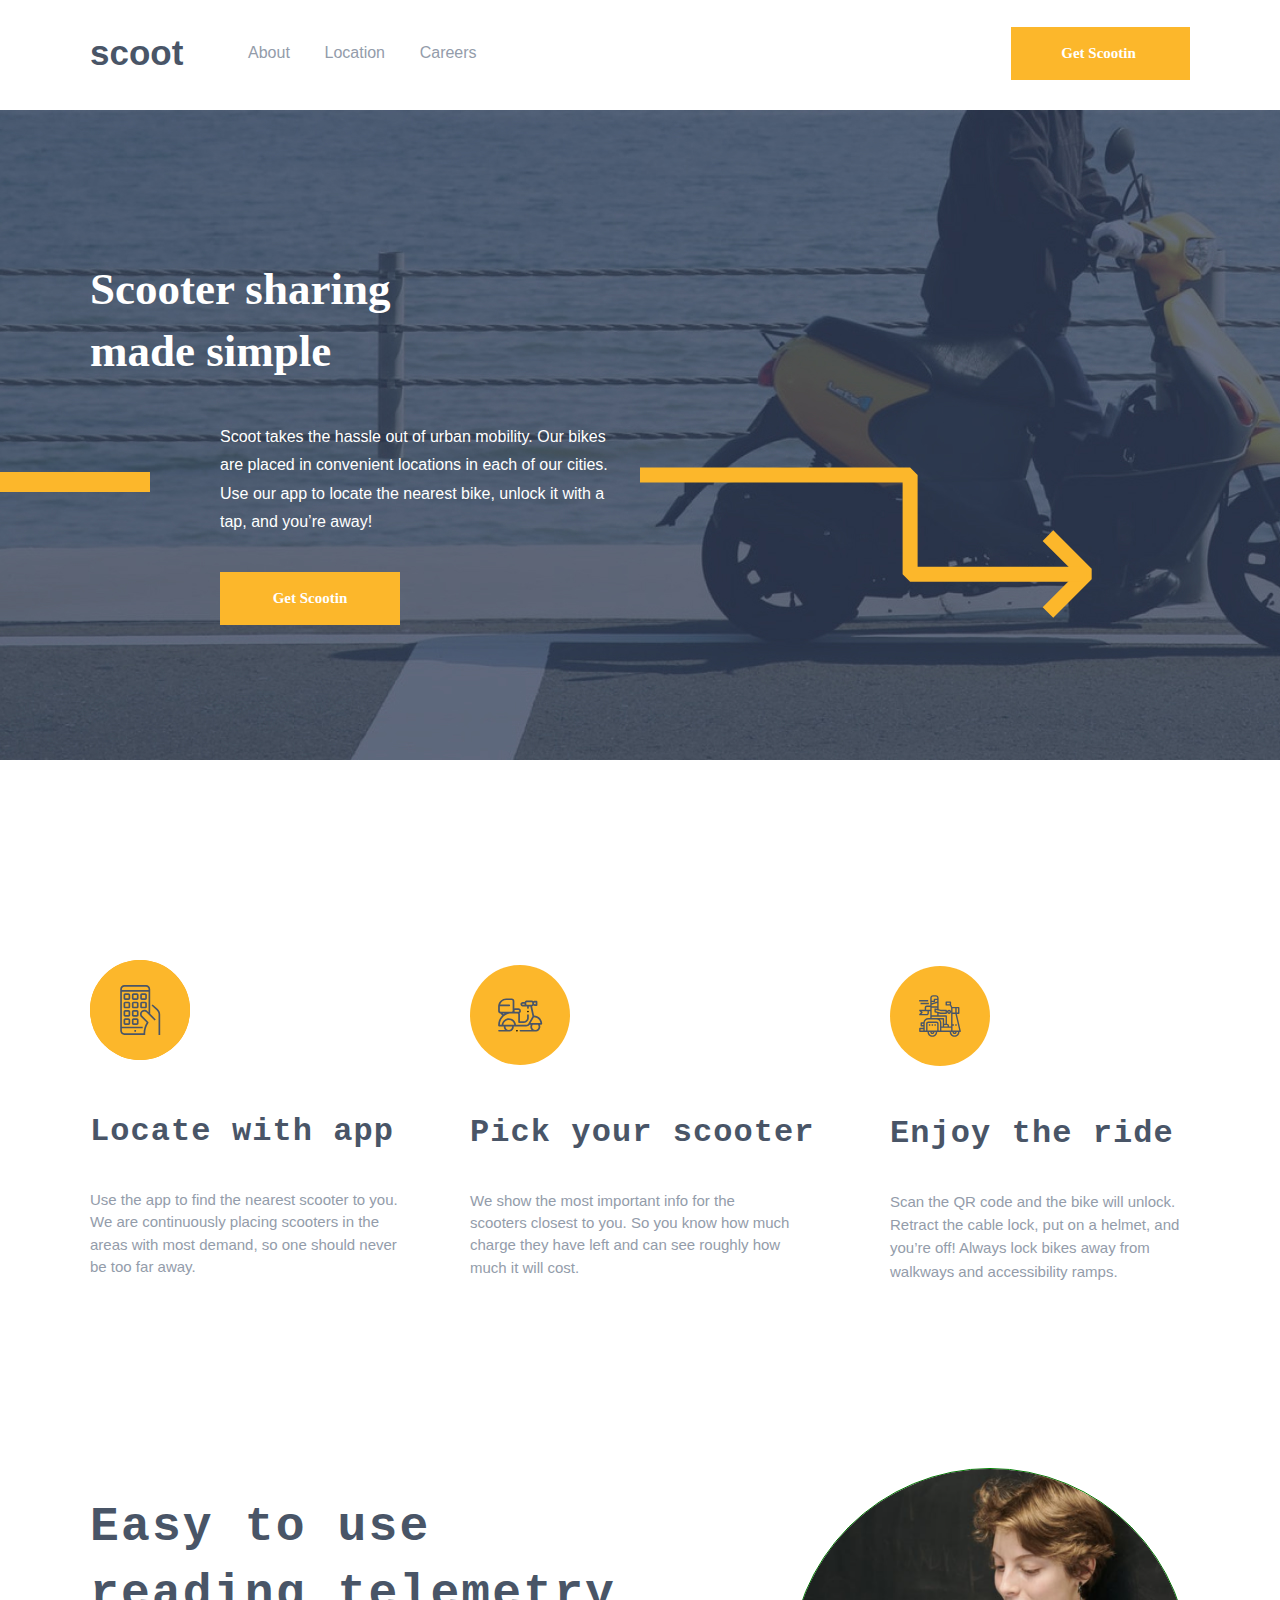
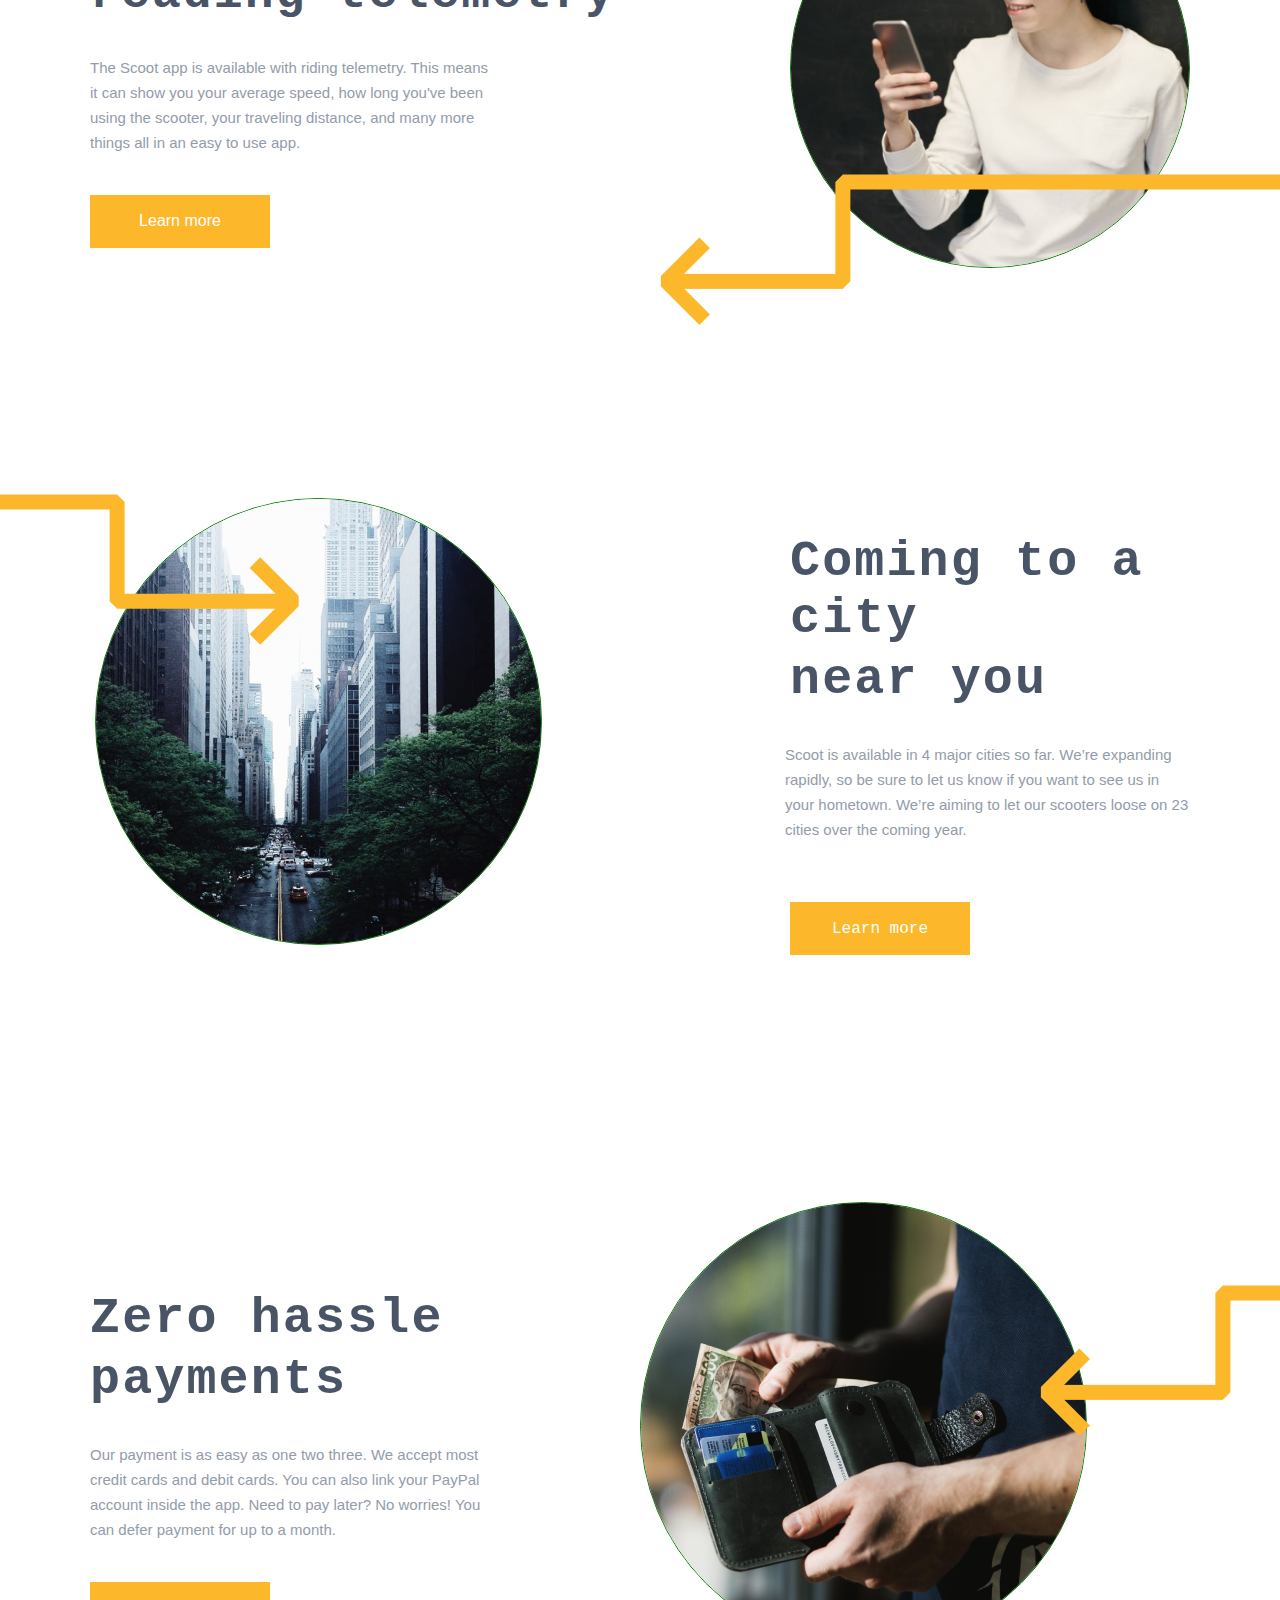
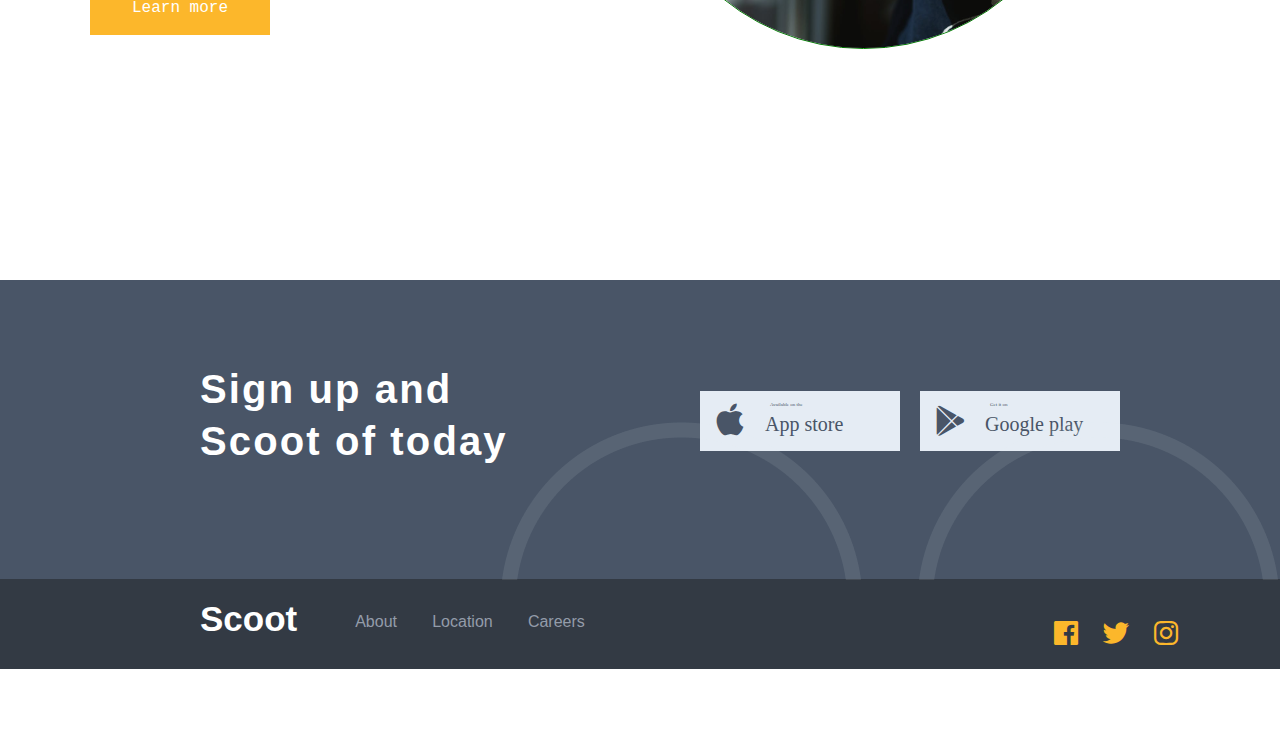
==== index.html @ e16c6adc "ikkinchi-imtihon" ====
<!DOCTYPE html>
<html lang="en">

<head>
    <meta charset="UTF-8">
    <meta http-equiv="X-UA-Compatible" content="IE=edge">
    <meta name="viewport" content="width=device-width, initial-scale=1.0">
    <link rel="preconnect" href="https://fonts.googleapis.com">
    <link href='https://unpkg.com/boxicons@2.1.4/css/boxicons.min.css' rel='stylesheet'>
    <link rel="preconnect" href="https://fonts.googleapis.com">
    <link rel="preconnect" href="https://fonts.googleapis.com">
    <link rel="preconnect" href="https://fonts.googleapis.com">
    <link rel="preconnect" href="https://fonts.googleapis.com">
    <link rel="stylesheet" href="./css/style.min.css">
    <title>Document</title>
</head>

<body>
    <header class="header">
        <div class="container">
            <div class="navbar">
                <div class="navbar__icon"><i class='bx bx-menu'></i></div>
                <h1 class="header__logo">scoot</h1>

                <ul class="nav-ul">
                    <li class="nav-ul__li">About</li>
                    <li class="nav-ul__li">Location</li>
                    <li class="nav-ul__li">Careers</li>
                </ul>
                <button class="navbar__button">
                    <p class="button-word">Get Scootin</p>
                </button>
            </div>
        </div>
    </header>
    
    <div class="hero">
        <div class="container">
            <img class="hero__img" src="./scss/img/Bitmap (5).jpg" alt="">
            <h1 class="hero__word1">Scooter sharing</h1>
            <h1 class="hero__word2">made simple</h1>

            <div class="hero__matn">
                <p>Scoot takes the hassle out of urban mobility. Our bikes</p>
                <p>are placed in convenient locations in each of our cities.</p>
                <p>Use our app to locate the nearest bike, unlock it with a</p>
                <p>tap, and you’re away!</p>
                <p>are convintent at</p>
            </div>

            <img class="hero__img2" src="./scss/img/Group 8 Copy.svg" alt="">
            <div class="hero__line1"></div>
            <button class="hero__button">
                <p class="hero-word3">Get Scootin</p>
            </button>

        </div>
    </div>




    <div class="intro">
        <div class="container">
            <div class="intro__card1">
                <div class="oval1"><img src="./scss/img/Group 8 (1).svg" alt="wdas"></div>
                <h1 class="intro__card1-sarlavha1">Locate with app</h1>
                <div class="intro__card1-matn">
                    <p>Use the app to find the nearest scooter to you.</p>
                    <p>We are continuously placing scooters in the </p>
                    <p>areas with most demand, so one should never</p>
                    <p>be too far away.</p>
                </div>
            </div>

            <div class="intro__card2">
                <div class="oval2"><img src="./scss/img/Group 9 (1).svg" alt=""></div>
                <h1 class="intro__card2-sarlavha2">Pick your scooter</h1>
                <div class="intro__card2-matn">
                    <p>We show the most important info for the</p>
                    <p>scooters closest to you. So you know how much </p>
                    <p>charge they have left and can see roughly how</p>
                    <p>much it will cost.</p>
                </div>
            </div>

            <div class="intro__card3">
                <div class="oval3"><img src="./scss/img/Group 10 (1).svg" alt=""></div>
                <h1 class="intro__card3-sarlavha3">Enjoy the ride</h1>
                <div class="intro__card3-matn">
                    <p>Scan the QR code and the bike will unlock.</p>
                    <p>Retract the cable lock, put on a helmet, and</p>
                    <p>you’re off! Always lock bikes away from </p>
                    <p>walkways and accessibility ramps.</p>
                </div>
            </div>


        </div>
    </div>



    <div class="zero">
        <div class="container">
            <h1 class="zero__word1">Easy to use</h1>
            <h1 class="zero__word2">reading telemetry</h1>
            <div class="zero__matn">
                <p>The Scoot app is available with riding telemetry. This means</p>
                <p>it can show you your average speed, how long you've been</p>
                <p>using the scooter, your traveling distance, and many more</p>
                <p>things all in an easy to use app.</p>
            </div>
            <button class="zero__button">
                <p class="zero__button-word3">Learn more</p>
            </button>
            <img class="zero__img1" src="./scss/img/Bitmap (19).png" alt="">
            <img class="zero__img3" src="./scss/img/Mask (3).png" alt="">

            <img class="zero__img2" src="./scss/img/Group 32.png" alt="">

        </div>
    </div>

    <div class="moon">
        <div class="container">
            <img class="moon__img1" src="./scss/img/Mask Copy.png" alt="">
            <img class="moon__img2" src="./scss/img/Bitmap (20).png" alt="">
            <img class="moon__img3" src="./scss/img/Group 8 Copy.svg" alt="">
            <div class="moon__text1">
                <h1>Coming to a city</h1>
                <h1>near you</h1>
            </div>

            <div class="moon__matn">
                <p>Scoot is available in 4 major cities so far. We’re expanding</p>
                <p>rapidly, so be sure to let us know if you want to see us in</p>
                <p>your hometown. We’re aiming to let our scooters loose on 23</p>
                <p>cities over the coming year.</p>
            </div>

            <button class="moon__button">
                <p class="moon__button-word1">Learn more</p>
            </button>
        </div>
    </div>

            <div class="euro">
                <div class="container">
                    <div class="euro__text1">
                        <h1>Zero hassle</h1>
                        <h1>payments</h1>
                    </div>
                     <div class="euro__matn">
                        <p>Our payment is as easy as one two three. We accept most</p>
                        <p>credit cards and debit cards. You can also link your PayPal</p>
                        <p>account inside the app. Need to pay later? No worries! You</p>
                        <p>can defer payment for up to a month.</p>
                     </div>
                     <button class="euro__button">
                        <p class="euro__button-word1">Learn more</p>
                    </button>
                     <img class="euro__img1" src="./scss/img/Bitmap (21).png" alt="">
                     <img class="euro__img2" src="./scss/img/Mask (3).png" alt="">
                     <img class="euro__img3" src="./scss/img/Group 32.png" alt="">
                </div>
            </div>    


                <div class="earth">
                    <div class="container">
                        <img class="earth__line1" src="./scss/img/Mask Copy 3.png" alt="">
                        <img class="earth__line2" src="./scss/img/Mask Copy 3.png" alt="">
                        <img class="earth__line3" src="./scss/img/Mask (5).png" alt="">
                        <div class="earth__text1">
                            <h1>Sign up and</h1>
                            <h1>Scoot of today</h1>
                        </div>
                        <div class="wrapper">
                            <div class="wrap-1">
                                <div class="wrap-1__icon1"> <i  class='bx bxl-apple' ></i> </div>
                                 <p class="wrap-1__word1">Available on the</p>
                                 <p class="wrap-1__word2">App store</p>
                            </div>
                            <div class="wrap-2">    
                                <div class="wrap-2__icon2"><i class='bx bxl-play-store' ></i></div>
                                <p class="wrap-2__word1">Get it on</p>
                                <p class="wrap-2__word2">Google play</p>
                            </div>
                        </div>

                    </div>
                </div>

          
                  <footer class="footer">
                      <div class="container">
                        <div class="foot">
                            <h1 class="footer__logo">Scoot</h1>
                            <ul class="footer__ul">
                                <li class="footer__ul-li">About</li>
                                <li class="footer__ul-li">Location</li>
                                <li class="footer__ul-li">Careers</li>
                            </ul>
                        </div>

                            <p class="icons-wrapper__icon1"><i class='bx bxl-facebook-square' style='color:#fcb72b'  ></i></p>
                            <p class="icons-wrapper__icon2"><i class='bx bxl-twitter' style='color:#fcb72b' ></i></p> 
                            <p class="icons-wrapper__icon3"><i class='bx bxl-instagram' style='color:#fcb72b' ></i></p>

                      </div>
                  </footer>

</body>

</html>
---- css/style.min.css ----
/*! normalize.css v8.0.1 | MIT License | github.com/necolas/normalize.css */html{line-height:1.15;-webkit-text-size-adjust:100%}body{margin:0}main{display:block}h1{font-size:2em;margin:.67em 0}hr{box-sizing:content-box;height:0;overflow:visible}pre{font-family:monospace,monospace;font-size:1em}a{background-color:rgba(0,0,0,0)}abbr[title]{border-bottom:none;text-decoration:underline;text-decoration:underline dotted}b,strong{font-weight:bolder}code,kbd,samp{font-family:monospace,monospace;font-size:1em}small{font-size:80%}sub,sup{font-size:75%;line-height:0;position:relative;vertical-align:baseline}sub{bottom:-0.25em}sup{top:-0.5em}img{border-style:none}button,input,optgroup,select,textarea{font-family:inherit;font-size:100%;line-height:1.15;margin:0}button,input{overflow:visible}button,select{text-transform:none}button,[type=button],[type=reset],[type=submit]{-webkit-appearance:button}button::-moz-focus-inner,[type=button]::-moz-focus-inner,[type=reset]::-moz-focus-inner,[type=submit]::-moz-focus-inner{border-style:none;padding:0}button:-moz-focusring,[type=button]:-moz-focusring,[type=reset]:-moz-focusring,[type=submit]:-moz-focusring{outline:1px dotted ButtonText}fieldset{padding:.35em .75em .625em}legend{box-sizing:border-box;color:inherit;display:table;max-width:100%;padding:0;white-space:normal}progress{vertical-align:baseline}textarea{overflow:auto}[type=checkbox],[type=radio]{box-sizing:border-box;padding:0}[type=number]::-webkit-inner-spin-button,[type=number]::-webkit-outer-spin-button{height:auto}[type=search]{-webkit-appearance:textfield;outline-offset:-2px}[type=search]::-webkit-search-decoration{-webkit-appearance:none}::-webkit-file-upload-button{-webkit-appearance:button;font:inherit}details{display:block}summary{display:list-item}template{display:none}[hidden]{display:none}*::after,*::before,*{margin:0;padding:0;box-sizing:border-box;scroll-behavior:smooth}img{min-height:100%}body{font-family:sans-serif}.header{width:100%}.header__logo{color:#495567;font-size:35px}@media only screen and (max-width: 768px){.header__logo{padding-left:52px}}@media only screen and (max-width: 375px){.header__logo{padding-left:350px;font-size:80px}}.container{width:1100px;height:90px;margin:10px auto}.nav-ul{display:flex;justify-content:space-evenly;width:300px;list-style-type:none;color:#939caa;margin-left:30px}.nav-ul__li{font-size:16px}.nav-ul__li:hover{color:#fcb72b}.navbar{display:flex;align-items:center}.navbar__button{height:53px;width:180px;background-color:#fcb72b;border:none;color:#fff;margin-left:500px;display:flex;align-items:center}.navbar__button:hover{background-color:#fff;color:#fcb72b;border:#fcb72b solid 3px}.button-word{font-family:Space Mono;font-weight:700;font-size:15px;line-height:25px;margin-left:50px}.navbar__icon{display:none}@media only screen and (max-width: 768px){.navbar__button{margin-left:380px}}@media only screen and (max-width: 375px){.navbar__icon{display:block;margin-left:30px;margin-top:10px;font-size:90px;color:#fcb72b}.navbar__button{display:none}.nav-ul{display:none}}.footer{width:1500px;height:90px;background-color:#333a44;margin-top:-24px}.footer__logo{color:#fff;font-size:35px;position:relative;top:20px}.footer__ul{display:flex;align-items:center;display:flex;justify-content:space-evenly;width:300px;list-style-type:none;color:#939caa;margin-left:120px;margin-top:-30px}.icons-wrapper__icon1{font-size:32px;margin-left:850px;margin-top:-15px}.icons-wrapper__icon2{margin-left:900px;font-size:32px;margin-top:-37px}.icons-wrapper__icon3{margin-left:950px;font-size:32px;margin-top:-38px}@media only screen and (max-width: 768px){.footer{margin-top:-24px}.footer__logo{color:#fff;font-size:35px;position:relative;top:25px;left:-120px}.footer__ul{width:300px;margin-left:20px;margin-top:-25px}.icons-wrapper__icon1{margin-left:700px;margin-top:-22px}.icons-wrapper__icon2{margin-left:750px;margin-top:-38px}.icons-wrapper__icon3{margin-left:800px;margin-top:-38px}}.hero__img{margin-left:-170px}.hero__word1{position:relative;margin-top:-500px;font-size:45px;color:#fff;font-family:Space Mono}.hero__word2{position:relative;font-size:45px;color:#fff;font-family:Space Mono;margin-top:-20px}.hero__matn{color:#fff;font-family:"Lexend Deca",sans-serif;margin-left:130px;margin-top:50px}.hero__matn p:nth-child(5){display:none}.hero__matn p:nth-child(4){margin-top:10px}.hero__matn p:nth-child(3){margin-top:10px}.hero__matn p:nth-child(2){margin-top:10px}.hero__img2{margin-left:550px;margin-top:-65px}.hero__line1{width:230px;height:20px;background-color:#fcb72b;position:relative;margin-top:-150px;margin-left:-170px}.hero__button{height:53px;width:180px;background-color:#fcb72b;border:none;margin-top:80px;margin-left:130px;color:#fff}.hero__button:hover{background-color:#fff;color:#fcb72b;border:#fcb72b solid 3px}.hero-word3{font-family:Space Mono;font-weight:700;font-size:15px;line-height:25px}@media only screen and (max-width: 768px){.hero__word1{position:relative;margin-left:400px;margin-top:-550px}.hero__word2{position:relative;margin-left:425px;margin-top:-20px}.hero__line1{display:none}.hero__img2{margin-left:-100px;margin-top:110px}.hero__matn{margin-left:355px;margin-top:30px;font-size:20px}.hero__matn p:nth-child(2){margin-top:10px;margin-left:-80px}.hero__matn p:nth-child(5){display:block;margin-left:415px;margin-top:-55px}.hero__matn p:nth-child(4){margin-top:-25px;margin-left:340px;display:none}.hero__matn p:nth-child(3){margin-top:10px;margin-left:5px}.hero__button{margin-top:80px;position:absolute;margin-left:130px}}@media only screen and (max-width: 375px){.hero__img{margin-left:-170px;margin-top:80px}.hero__word1{position:relative;margin-top:-570px;font-size:60px}.hero__word2{position:relative;font-size:60px;color:#fff;font-family:Space Mono;margin-top:-20px}.hero__matn{color:#fff;font-family:"Lexend Deca",sans-serif;margin-left:350px;margin-top:50px;font-size:22px}.hero__img2{margin-left:-290px;margin-top:65px}.hero__line1{display:none}.hero__button{margin-top:80px;position:absolute;margin-left:340px}}.oval1{width:100px;height:100px;position:relative;margin-top:750px;border-radius:50%;background-color:orange;display:inline-block}.intro__card1-sarlavha1{margin-top:50px;color:#495567;font-family:"Space Mono",monospace;letter-spacing:1.07px}.intro__card1-matn{color:#939caa;margin-top:40px;font-size:15px;font-family:"Lexend Deca",sans-serif}.intro__card1-matn p:nth-child(4){margin-top:5px}.intro__card1-matn p:nth-child(3){margin-top:5px}.intro__card1-matn p:nth-child(2){margin-top:5px}.oval2{width:100px;height:100px;margin-left:380px;margin-top:-310px}.intro__card2-sarlavha2{margin-top:50px;color:#495567;font-family:"Space Mono",monospace;letter-spacing:1.07px;margin-left:380px}.intro__card2-matn{color:#939caa;margin-top:40px;font-size:15px;font-family:"Lexend Deca",sans-serif;margin-left:380px}.intro__card2-matn p:nth-child(4){margin-top:5px}.intro__card2-matn p:nth-child(3){margin-top:5px}.intro__card2-matn p:nth-child(2){margin-top:5px}.oval3{width:100px;height:100px;margin-left:800px;margin-top:-310px}.intro__card3-sarlavha3{margin-top:50px;color:#495567;font-family:"Space Mono",monospace;letter-spacing:1.07px;margin-left:800px}.intro__card3-matn{color:#939caa;margin-top:40px;font-size:15px;font-family:"Lexend Deca",sans-serif;margin-left:800px}.intro__card3-matn p:nth-child(4){margin-top:6px}.intro__card3-matn p:nth-child(3){margin-top:6px}.intro__card3-matn p:nth-child(2){margin-top:6px}@media only screen and (max-width: 768px){.intro__card2{margin-top:400px}.oval1{width:180px;height:180px;margin-left:180px}.intro__card1-sarlavha1{font-size:40px;margin-left:500px;margin-top:-200px}.intro__card1-matn{font-size:23px;margin-left:500px}.intro__card1-matn p:nth-child(4){margin-top:10px}.intro__card1-matn p:nth-child(3){margin-top:10px}.intro__card1-matn p:nth-child(2){margin-top:10px}.oval2{width:180px;height:180px;margin-left:180px;margin-top:-250px}.intro__card2-sarlavha2{font-size:40px;margin-left:500px;margin-top:-200px}.intro__card2-matn{font-size:25px;margin-left:500px}.intro__card3{margin-top:400px}.oval3{width:180px;height:180px;margin-left:180px;margin-top:-250px}.intro__card3-sarlavha3{font-size:40px;margin-left:500px;margin-top:-200px}.intro__card3-matn{font-size:25px;margin-left:500px}}.zero__word1{font-family:"Space Mono",monospace;margin-top:1200px;letter-spacing:2.14px;font-size:48px;color:#495567}.zero__word2{letter-spacing:2.14px;font-family:"Space Mono",monospace;font-size:48px;color:#495567;margin-top:-20px}.zero__matn{color:#939caa;font-size:15px;line-height:25px}.zero__img1{width:400px;height:400px;margin-left:700px;margin-top:-380px;border:solid green 1.5px;border-radius:50%;-webkit-border-radius:50%;-moz-border-radius:50%;-ms-border-radius:50%;-o-border-radius:50%}.zero__button{height:53px;width:180px;background-color:#fcb72b;border:none;margin-top:40px;color:#fff}.zero__button:hover{background-color:#fff;color:#fcb72b;border:#fcb72b solid 3px}.zero-button-word3{font-family:Space Mono;font-weight:700;font-size:15px;line-height:25px}.zero__img2{position:static;margin-left:570px;margin-top:-400px}.zero__img3{margin-top:-410px;margin-left:1200px}@media only screen and (max-width: 768px){.zero__img1{margin-top:-700px;margin-left:200px;width:500px;height:500px}.zero__word1{margin-top:2000px;position:relative;top:450px;text-align:center;margin-left:170px;font-size:70px}.zero__button{position:relative;top:450px;left:530px}.zero__matn{position:relative;top:450px;text-align:center;font-size:20px;line-height:35px;margin-left:160px}.zero__word2{position:relative;top:450px;text-align:center;font-size:70px;margin-left:200px}.zero__img3{margin-top:-550px;margin-left:1140px;width:130px}.zero__img2{position:static;margin-left:186px;margin-top:-400px;width:1100px}}.moon__img1{margin-top:500px;margin-left:-200px}.moon__img2{border-radius:50%;border:solid green 1.5px;margin-left:100px}.moon__img3{position:relative;top:-300px;left:-700px}.moon__text1{font-size:25px;margin-left:700px;color:#495567;font-family:"Space Mono",monospace;margin-top:-450px;letter-spacing:2.14px}.moon__text1 h1:nth-child(2){margin-top:-30px}.moon__matn{color:#939caa;margin-left:695px;font-size:15px;font-family:"Lexend Deca",sans-serif;line-height:25px}.moon__button{height:53px;width:180px;background-color:#fcb72b;border:none;margin-top:60px;margin-left:700px;color:#fff;font-family:"Space Mono",monospace}.moon__button:hover{background-color:#fff;color:#fcb72b;border:#fcb72b solid 3px}.moon-button-word1{font-family:Space Mono;font-weight:700;font-size:15px;line-height:25px}@media only screen and (max-width: 768px){.moon__text1{font-size:35px;margin-left:160px;text-align:center;margin-top:-150px}.moon__matn{text-align:center;margin-left:150px;font-size:25px;line-height:35px}.moon__button{height:53px;width:180px;margin-top:60px;margin-left:530px}.moon__img1{margin-top:1000px;margin-left:1px;width:120px}.moon__img2{border-radius:50%;border:solid green 1.5px;margin-left:270px;margin-top:-100px;width:500px}.moon__img3{position:relative;top:-600px;left:-100px;width:700px}}.euro__text1{font-size:25px;color:#495567;font-family:"Space Mono",monospace;margin-top:1200px;letter-spacing:2.14px}.euro__text1 h1:nth-child(2){margin-top:-30px}.euro__matn{color:#939caa;font-size:15px;font-family:"Lexend Deca",sans-serif;line-height:25px}.euro__button{height:53px;width:180px;background-color:#fcb72b;border:none;margin-top:40px;color:#fff;font-family:"Space Mono",monospace;font-size:16px}.euro__button:hover{background-color:#fff;color:#fcb72b;border:#fcb72b solid 3px}.euro-button-word1{font-family:Space Mono;font-weight:700;font-size:15px;line-height:25px}.euro__img1{margin-left:550px;border-radius:50%;border:solid green 1.5px;margin-top:-580px}.euro__img2{position:static;margin-left:1210px;margin-top:-650px}.euro__img3{position:relative;top:-250px;left:950px;margin-top:-900px}@media only screen and (max-width: 768px){.euro__text1{margin-top:2850px;font-size:35px;text-align:center;margin-left:100px}.euro__matn{font-size:15px;line-height:35px;text-align:center;font-size:25px;margin-left:50px}.euro__button{margin-top:40px;font-size:16px;margin-left:500px}.euro__img1{margin-left:330px;margin-top:-500px;position:relative;top:-490px;width:500px}.euro__img2{left:-200px;margin-top:-650px;position:relative;top:-470px;width:120px}.euro__img3{position:relative;top:-750px;left:600px;margin-top:-900px;width:800px}}body{overflow-x:hidden}.earth{width:1500px;height:300px;background-color:#495567;margin-top:500px}.earth__line1{margin-top:142px;margin-left:300px}.earth__line2{position:relative;left:50px}.earth__line3{position:relative;top:-153px;left:1115px}.earth__text1{margin-top:-400px;font-size:20px;color:#fff;letter-spacing:2.14px}.earth__text1 h1:nth-child(2){margin-top:-20px}.wrap-1{width:200px;height:60px;background-color:#e5ecf4;margin-left:500px;margin-top:-100px}.wrap-2{width:200px;height:60px;background-color:#e5ecf4;margin-left:720px;margin-top:-60px}.wrap-1__icon1{font-size:40px;color:#495567;padding-left:10px;padding-top:10px}.wrap-1__word1{color:#495567;margin-top:-45px;margin-left:70px;font-family:Space Mono;font-size:5px}.wrap-1__word2{margin-left:65px;font-size:20px;margin-top:5px;color:#495567;font-family:Space Mono}.wrap-2__icon2{font-size:40px;color:#495567;padding-left:10px;padding-top:10px}.wrap-2__word1{color:#495567;margin-top:-45px;margin-left:70px;font-family:Space Mono;font-size:5px}.wrap-2__word2{margin-left:65px;font-size:20px;margin-top:5px;color:#495567;font-family:Space Mono}@media only screen and (max-width: 768px){.earth{margin-top:600px;margin-left:-300px}.earth__text1{margin-top:-300px;font-size:20px;color:#fff;letter-spacing:2.14px;text-align:center;margin-left:220px}.wrap-1{margin-left:450px;margin-top:50px}.wrap-2{margin-left:700px;margin-top:-60px}.earth__line1{margin-top:142px;margin-left:150px}.earth__line2{position:relative;left:50px}.earth__line3{position:relative;top:-4px;left:153px}}.header{width:100%}.header__logo{color:#495567;font-size:35px}@media only screen and (max-width: 768px){.header__logo{padding-left:52px}}@media only screen and (max-width: 375px){.header__logo{padding-left:350px;font-size:80px}}.nav-ul{display:flex;justify-content:space-evenly;width:300px;list-style-type:none;color:#939caa;margin-left:30px}.nav-ul__li{font-size:16px}.nav-ul__li:hover{color:#fcb72b}.navbar{display:flex;align-items:center}.navbar__button{height:53px;width:180px;background-color:#fcb72b;border:none;color:#fff;margin-left:500px;display:flex;align-items:center}.navbar__button:hover{background-color:#fff;color:#fcb72b;border:#fcb72b solid 3px}.button-word{font-family:Space Mono;font-weight:700;font-size:15px;line-height:25px;margin-left:50px}.navbar__icon{display:none}@media only screen and (max-width: 768px){.navbar__button{margin-left:380px}}@media only screen and (max-width: 375px){.navbar__icon{display:block;margin-left:30px;margin-top:10px;font-size:90px;color:#fcb72b}.navbar__button{display:none}.nav-ul{display:none}}.herotwo__img1{margin-left:-200px;width:1500px}.herotwo__sarlavha1{margin-top:-110px;font-size:40px;color:#fff;font-family:"Space Mono",monospace;margin-left:100px}@media only screen and (max-width: 768px){.herotwo__img1{width:1670px}.header__logo{margin-left:100px}.herotwo__sarlavha1{font-size:50px;margin-top:-130px;margin-left:150px}}@media only screen and (max-width: 375px){.herotwo{margin-top:100px;width:1500px}.herotwo__sarlavha1{margin-left:50px}}.zerotwo__word1{font-family:"Space Mono",monospace;margin-top:200px;letter-spacing:2.14px;font-size:48px;color:#495567}.zerotwo__word2{letter-spacing:2.14px;font-family:"Space Mono",monospace;font-size:48px;color:#495567;margin-top:-20px}.zerotwo__matn{color:#939caa;font-size:15px;line-height:25px}.zerotwo__img1{width:400px;height:400px;margin-left:700px;margin-top:-380px;border:solid green 1.5px;border-radius:50%}.zerotwo__button{height:53px;width:180px;background-color:#fcb72b;border:none;margin-top:40px;color:#fff}.zerotwo__button:hover{background-color:#fff;color:#fcb72b;border:#fcb72b solid 3px}.zerotwo-button-word3{font-family:Space Mono;font-weight:700;font-size:15px;line-height:25px}.zerotwo__img2{position:static;margin-left:600px;margin-top:-300px}.zerotwo__img3{margin-top:-470px;margin-left:1230px;width:100px}@media only screen and (max-width: 768px){.zerotwo__img1{margin-top:-600px;margin-left:200px;width:500px;height:500px}.zerotwo__word1{margin-top:200px;position:relative;top:450px;text-align:center;margin-left:170px;font-size:70px}.zerotwo__button{position:relative;top:450px;left:530px}.zerotwo__matn{position:relative;top:450px;text-align:center;font-size:20px;line-height:35px;margin-left:160px}.zerotwo__word2{position:relative;top:450px;text-align:center;font-size:70px;margin-left:200px}.zerotwo__img3{margin-top:-550px;margin-left:1350px;width:130px}.zerotwo__img2{position:static;margin-left:206px;margin-top:-400px;width:1250px}}.moontwo__img1{margin-top:500px;margin-left:-200px}.moontwo__img2{border-radius:50%;border:solid green 1.5px;margin-left:100px}.moontwo__img3{position:relative;top:-300px;left:-700px}.moontwo__text1{font-size:25px;margin-left:700px;color:#495567;font-family:"Space Mono",monospace;margin-top:-450px;letter-spacing:2.14px}.moontwo__text1 h1:nth-child(2){margin-top:-30px}.moontwo__matn{color:#939caa;margin-left:695px;font-size:15px;font-family:"Lexend Deca",sans-serif;line-height:25px}.moon__button{height:53px;width:180px;background-color:#fcb72b;border:none;margin-top:60px;margin-left:700px;color:#fff;font-family:"Space Mono",monospace}.moon__button:hover{background-color:#fff;color:#fcb72b;border:#fcb72b solid 3px}.moon-button-word1{font-family:Space Mono;font-weight:700;font-size:15px;line-height:25px}@media only screen and (max-width: 768px){.moontwo__text1{font-size:35px;margin-left:160px;text-align:center;margin-top:-150px}.moontwo__matn{text-align:center;margin-left:150px;font-size:25px;line-height:35px}.moontwo__img1{margin-top:1000px;margin-left:1px;width:120px}.moontwo__img2{border-radius:50%;border:solid green 1.5px;margin-left:270px;margin-top:-100px;width:500px}.moontwo__img3{position:relative;top:-600px;left:-100px;width:700px}}.about__sarlavha1{margin-top:1000px;text-align:center;font-size:48px;color:#495567;letter-spacing:2.14px}.about__img1{border-radius:50%;border:1.5px solid green;-webkit-border-radius:50%;-moz-border-radius:50%;-ms-border-radius:50%;-o-border-radius:50%}.about__cirlce1{width:100px;height:100px;background-color:orange;border-radius:50%;position:relative;left:65px;top:-60px}.about__circle1-number{position:absolute;margin-left:35px;margin-top:35px;color:#495567;font-size:30px}.about__circle1-word{margin-left:40px;margin-top:-20px;color:#495567;font-family:"Space Mono",monospace}.about__matn{color:#495567;line-height:25px;font-size:15px;margin-left:-30px}.about__matn p:nth-child(3){margin-left:12px}.about__img2{border-radius:50%;border:1.5px solid green;-webkit-border-radius:50%;-moz-border-radius:50%;-ms-border-radius:50%;-o-border-radius:50%}.about__circle2{width:100px;height:100px;background-color:orange;border-radius:50%;position:relative;left:65px;top:-60px}.about__circle2-word{margin-left:40px;margin-top:-20px;color:#495567;font-family:"Space Mono",monospace}.about__circle2-number{position:absolute;margin-left:35px;margin-top:35px;color:#495567;font-size:30px}.about__matn2{color:#495567;line-height:25px;font-size:15px;margin-left:-30px}.about__matn2 p:nth-child(3){margin-left:65px}.about__card2{margin-left:400px;margin-top:-450px}.about__img3{border-radius:50%;border:1.5px solid green;-webkit-border-radius:50%;-moz-border-radius:50%;-ms-border-radius:50%;-o-border-radius:50%}.about__circle3{width:100px;height:100px;background-color:orange;border-radius:50%;position:relative;left:65px;top:-60px}.about__circle3-number{position:absolute;margin-left:35px;margin-top:35px;color:#495567;font-size:30px}.about__circle3-word{margin-left:40px;margin-top:-20px;color:#495567;font-family:"Space Mono",monospace}.about__matn3{color:#495567;line-height:25px;font-size:15px;margin-left:-30px}.about__matn3 p:nth-child(3){margin-left:25px}.about__card3{margin-left:800px;margin-top:-450px}@media only screen and (max-width: 768px){.about__sarlavha1{margin-top:2100px;margin-left:350px}.about__card1{margin-left:600px;margin-top:50px}.about__matn p:nth-child(3){margin-left:30px}.about__img1{margin-left:-50px;width:350px;height:350px}.about__circle1-word{font-size:60px;margin-left:-20px}.about__matn{font-size:25px;line-height:35px;margin-left:-120px}.about__card2{margin-top:150px;margin-left:550px}.about__img2{margin-left:-5px;width:350px;height:350px}.about__circle2{margin-left:40px}.about__circle2-word{font-size:60px;margin-left:10px}.about__matn2{font-size:25px;line-height:35px;margin-left:-80px}.about__matn2 p:nth-child(3){margin-left:120px}.about__card3{margin-top:200px;margin-left:550px}.about__img3{margin-left:-5px;width:350px;height:350px}.about__circle3{margin-left:50px}.about__circle3-word{font-size:60px;margin-left:-20px}.about__matn3{font-size:25px;line-height:35px;margin-left:-70px}.about__matn3 p:nth-child(3){margin-left:40px}}@media only screen and (max-width: 375px){.about__card1{margin-left:500px}.about__card2{margin-left:400px}.about__card3{margin-left:400px;margin-top:100px}.about__matn2 p:nth-child(2){margin-left:-8px}.about__matn3 p:nth-child(2){margin-left:-10px}.about__sarlavha1{margin-top:2100px;margin-left:300px;font-size:80px}.about__img1{width:500px;height:500px}.about__cirlce1{width:180px;height:180px;background-color:orange;border-radius:50%;position:relative;left:90px;top:-60px}.about__circle1-number{margin-left:60px;margin-top:65px;font-size:50px}.about__circle1-word{margin-left:20px;font-size:80px}.about__matn{line-height:45px;font-size:35px;margin-left:-130px}.about__matn p:nth-child(3){margin-left:50px}.about__img2{width:500px;height:500px;margin-left:30px}.about__circle2-number{margin-left:60px;margin-top:65px;font-size:50px}.about__circle2-word{margin-left:50px;font-size:80px}.about__matn2{line-height:45px;font-size:35px;margin-left:-50px}.about__matn2 p:nth-child(3){margin-left:200px}.about__circle2{width:180px;height:180px;left:130px;top:-60px}.about__img3{width:500px;height:500px;margin-left:30px}.about__circle3-number{margin-left:60px;margin-top:65px;font-size:50px}.about__circle3-word{margin-left:20px;font-size:80px}.about__matn3{line-height:45px;font-size:35px;margin-left:-50px}.about__matn3 p:nth-child(3){margin-left:70px}.about__circle3{width:180px;height:180px;left:130px;top:-60px}}.footertwo{width:1500px;height:90px;background-color:#333a44;margin-top:-24px}.footertwo__logo{color:#fff;font-size:35px;position:relative;top:20px}.footertwo__ul{display:flex;align-items:center;display:flex;justify-content:space-evenly;width:300px;list-style-type:none;color:#939caa;margin-left:120px;margin-top:-30px}.icons-wrappertwo__icon1{font-size:32px;margin-left:850px;margin-top:-15px}.icons-wrappertwo__icon2{margin-left:900px;font-size:32px;margin-top:-37px}.icons-wrappertwo__icon3{margin-left:950px;font-size:32px;margin-top:-38px}@media only screen and (max-width: 768px){.footertwo{margin-top:-24px}.footertwo__logo{color:#fff;font-size:35px;position:relative;top:25px;left:-20px}.footertwo__ul{width:300px;margin-left:80px;margin-top:-25px}.icons-wrappertwo__icon1{margin-left:900px;margin-top:-22px}.icons-wrappertwo__icon2{margin-left:950px;margin-top:-38px}.icons-wrappertwo__icon3{margin-left:1000px;margin-top:-38px}}.earthtwo{width:1500px;height:300px;background-color:#495567;margin-top:700px}.earthtwo__line1{margin-top:142px;margin-left:300px}.earthtwo__line2{position:relative;left:50px}.earthtwo__line3{position:relative;top:-153px;left:1115px}.earthtwo__text1{margin-top:-400px;font-size:20px;color:#fff;letter-spacing:2.14px}.earthtwo__text1 h1:nth-child(2){margin-top:-20px}.wraptwo-1{width:200px;height:60px;background-color:#e5ecf4;margin-left:500px;margin-top:-100px}.wraptwo-2{width:200px;height:60px;background-color:#e5ecf4;margin-left:720px;margin-top:-60px}.wraptwo-1__icon1{font-size:40px;color:#495567;padding-left:10px;padding-top:10px}.wraptwo-1__word1{color:#495567;margin-top:-45px;margin-left:70px;font-family:Space Mono;font-size:5px}.wraptwo-1__word2{margin-left:65px;font-size:20px;margin-top:5px;color:#495567;font-family:Space Mono}.wraptwo-2__icon2{font-size:40px;color:#495567;padding-left:10px;padding-top:10px}.wraptwo-2__word1{color:#495567;margin-top:-45px;margin-left:70px;font-family:Space Mono;font-size:5px}.wraptwo-2__word2{margin-left:65px;font-size:20px;margin-top:5px;color:#495567;font-family:Space Mono}@media only screen and (max-width: 768px){.earthtwo{margin-top:2400px;margin-left:-300px;width:1800px}.earthtwo__text1{margin-top:-300px;font-size:20px;color:#fff;letter-spacing:2.14px;text-align:center;margin-left:220px}.wraptwo-1{margin-left:450px;margin-top:50px}.wraptwo-2{margin-left:700px;margin-top:-60px}.earthtwo__line1{margin-top:142px;margin-left:150px}.earthtwo__line2{position:relative;left:50px}.earthtwo__line3{position:relative;top:-4px;left:153px}}@media only screen and (max-width: 375px){.earthtwo{width:1800px;height:300px;background-color:#495567;margin-top:4000px}}/*# sourceMappingURL=style.min.css.map */
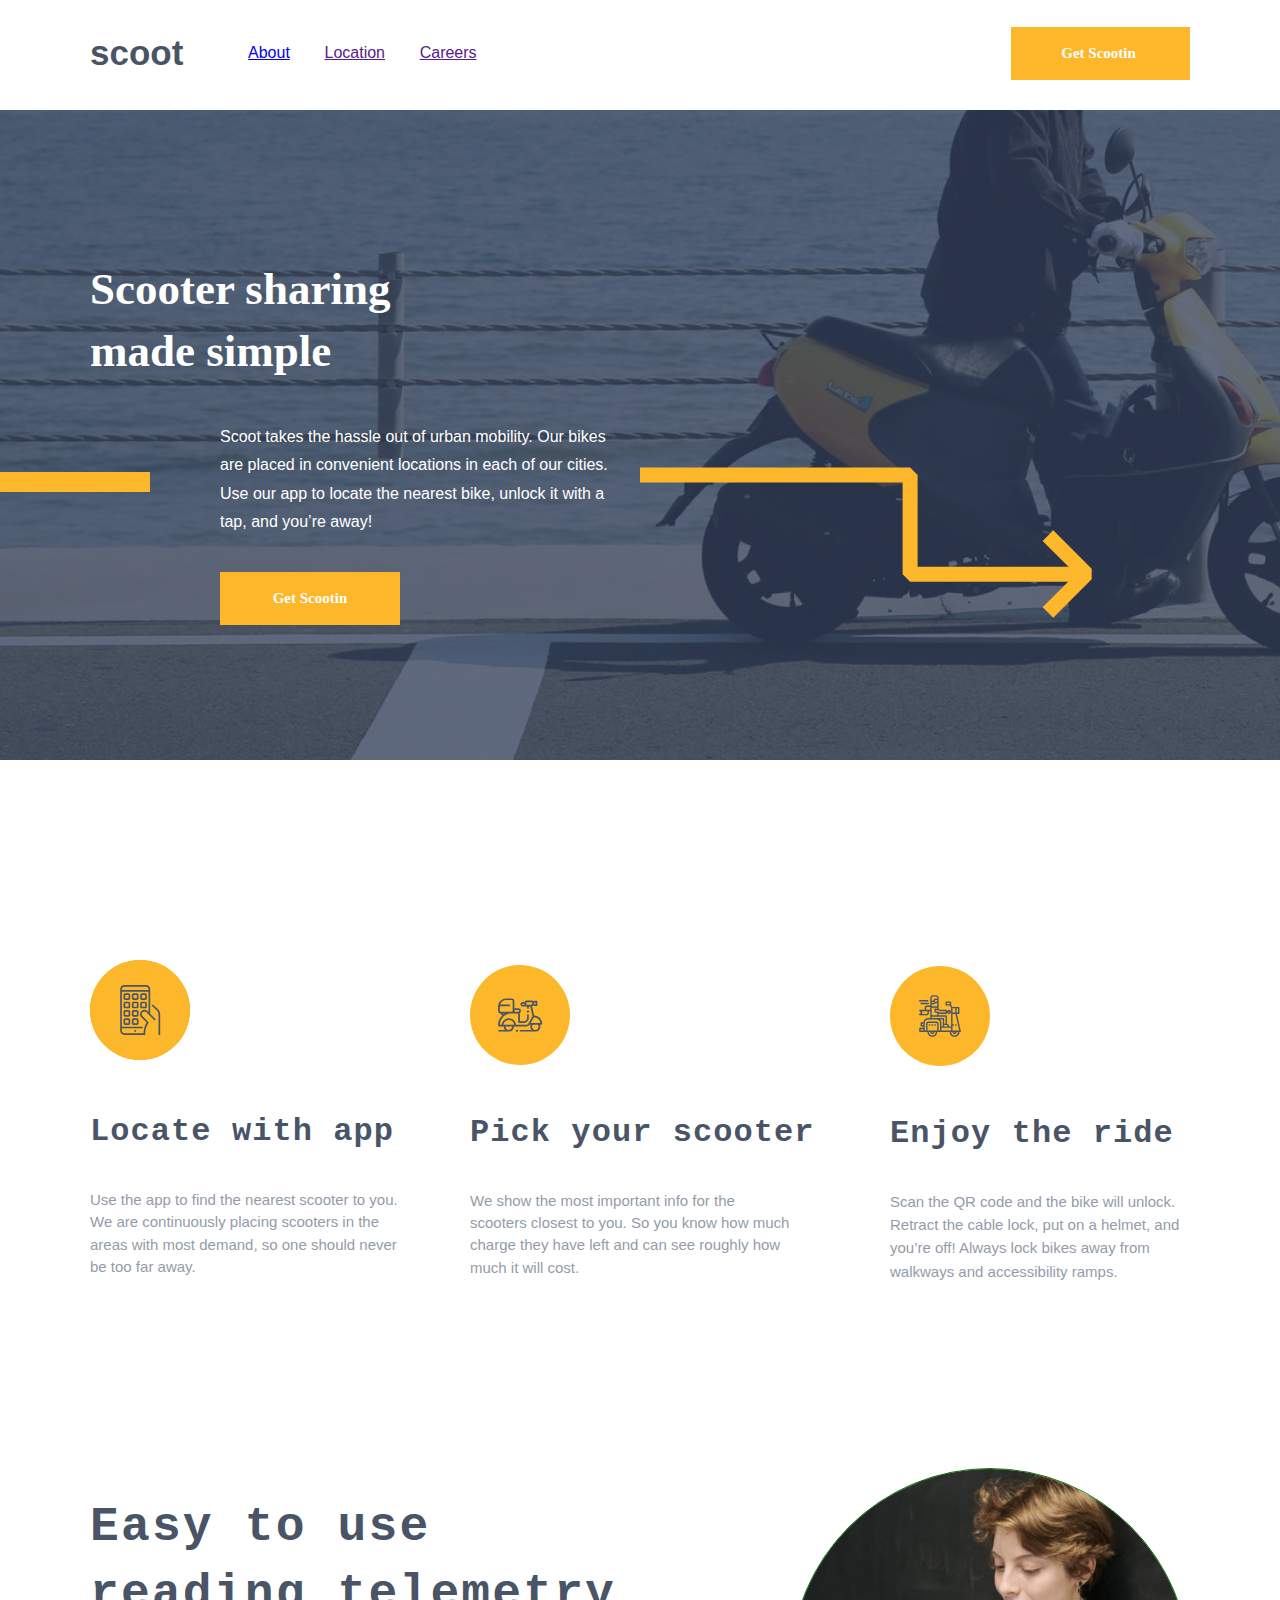
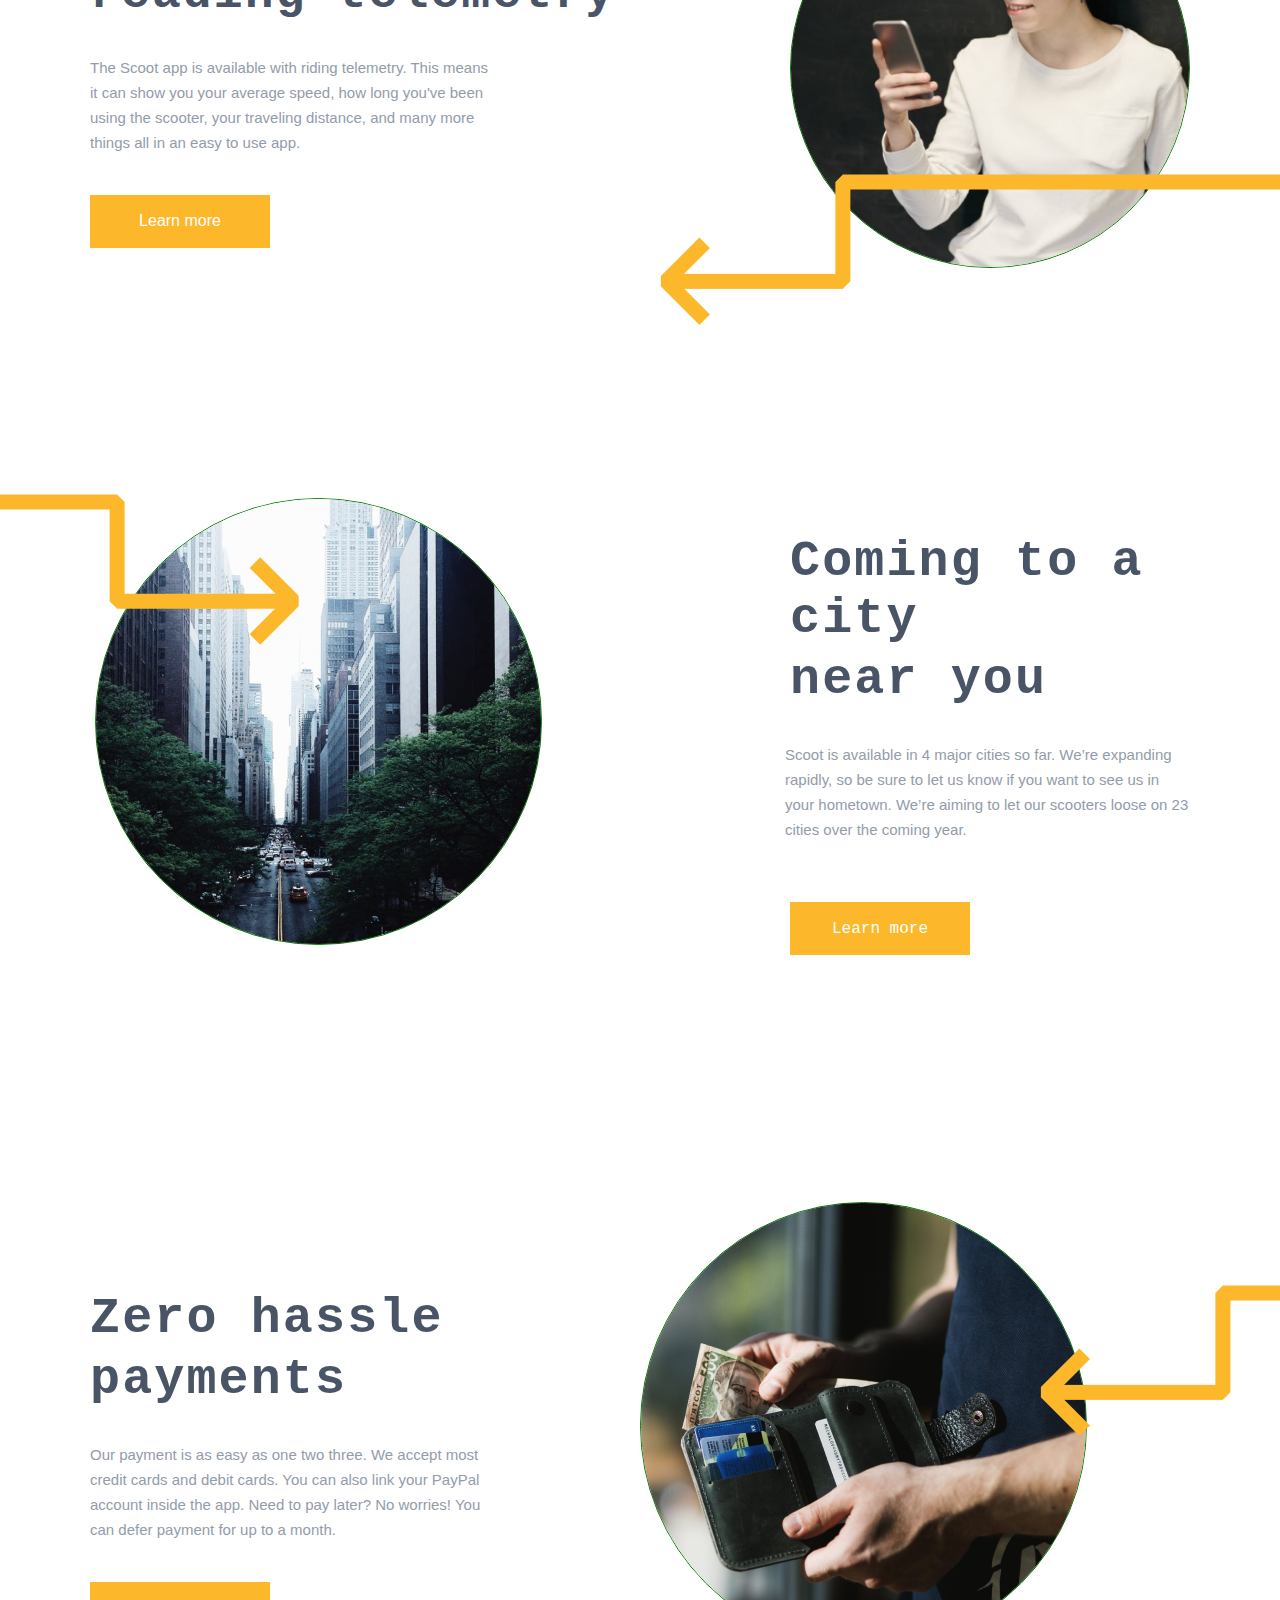
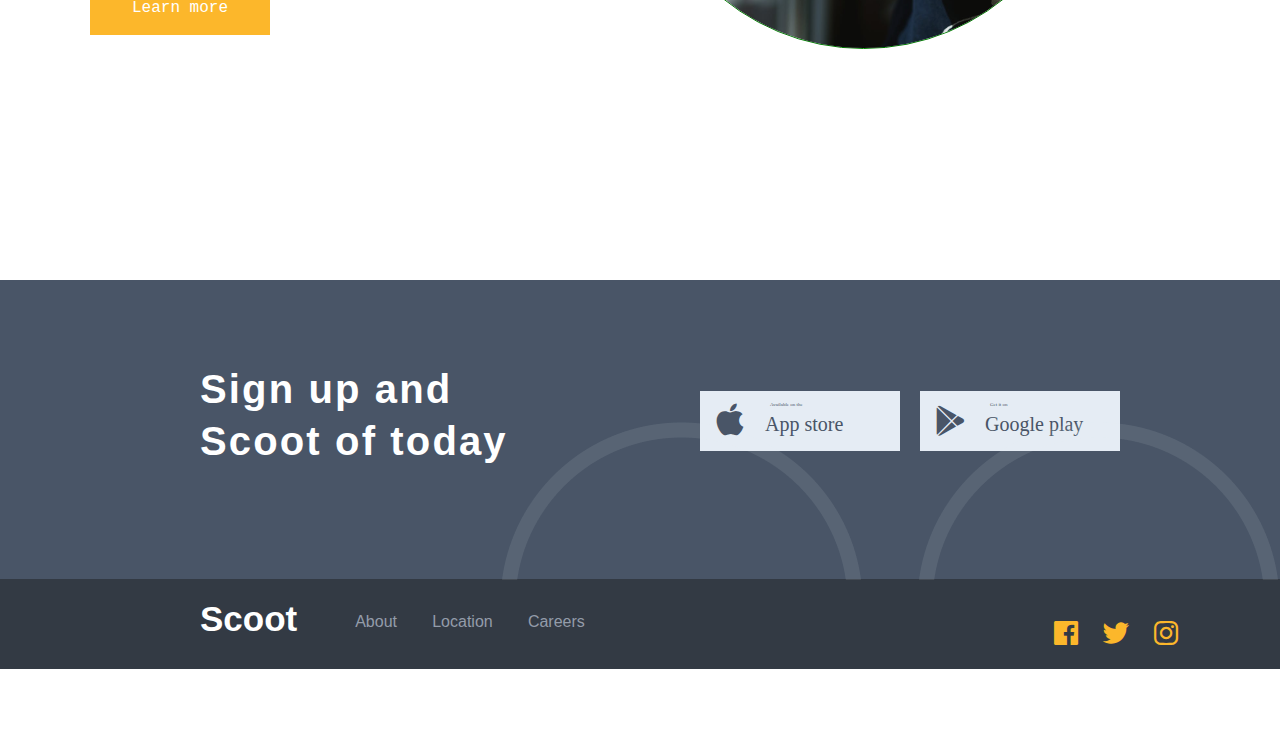
==== commit 038cca3e: "imtihon-2" ====
--- a/index.html
+++ b/index.html
@@ -22,10 +22,12 @@
                 <div class="navbar__icon"><i class='bx bx-menu'></i></div>
                 <h1 class="header__logo">scoot</h1>
 
+              
+
                 <ul class="nav-ul">
-                    <li class="nav-ul__li">About</li>
-                    <li class="nav-ul__li">Location</li>
-                    <li class="nav-ul__li">Careers</li>
+                     <a class="nav-ul__li" href="about.html">About</a>
+                     <a class="nav-ul__li" href="">Location</a>
+                     <a class="nav-ul__li" href="">Careers</a>
                 </ul>
                 <button class="navbar__button">
                     <p class="button-word">Get Scootin</p>
